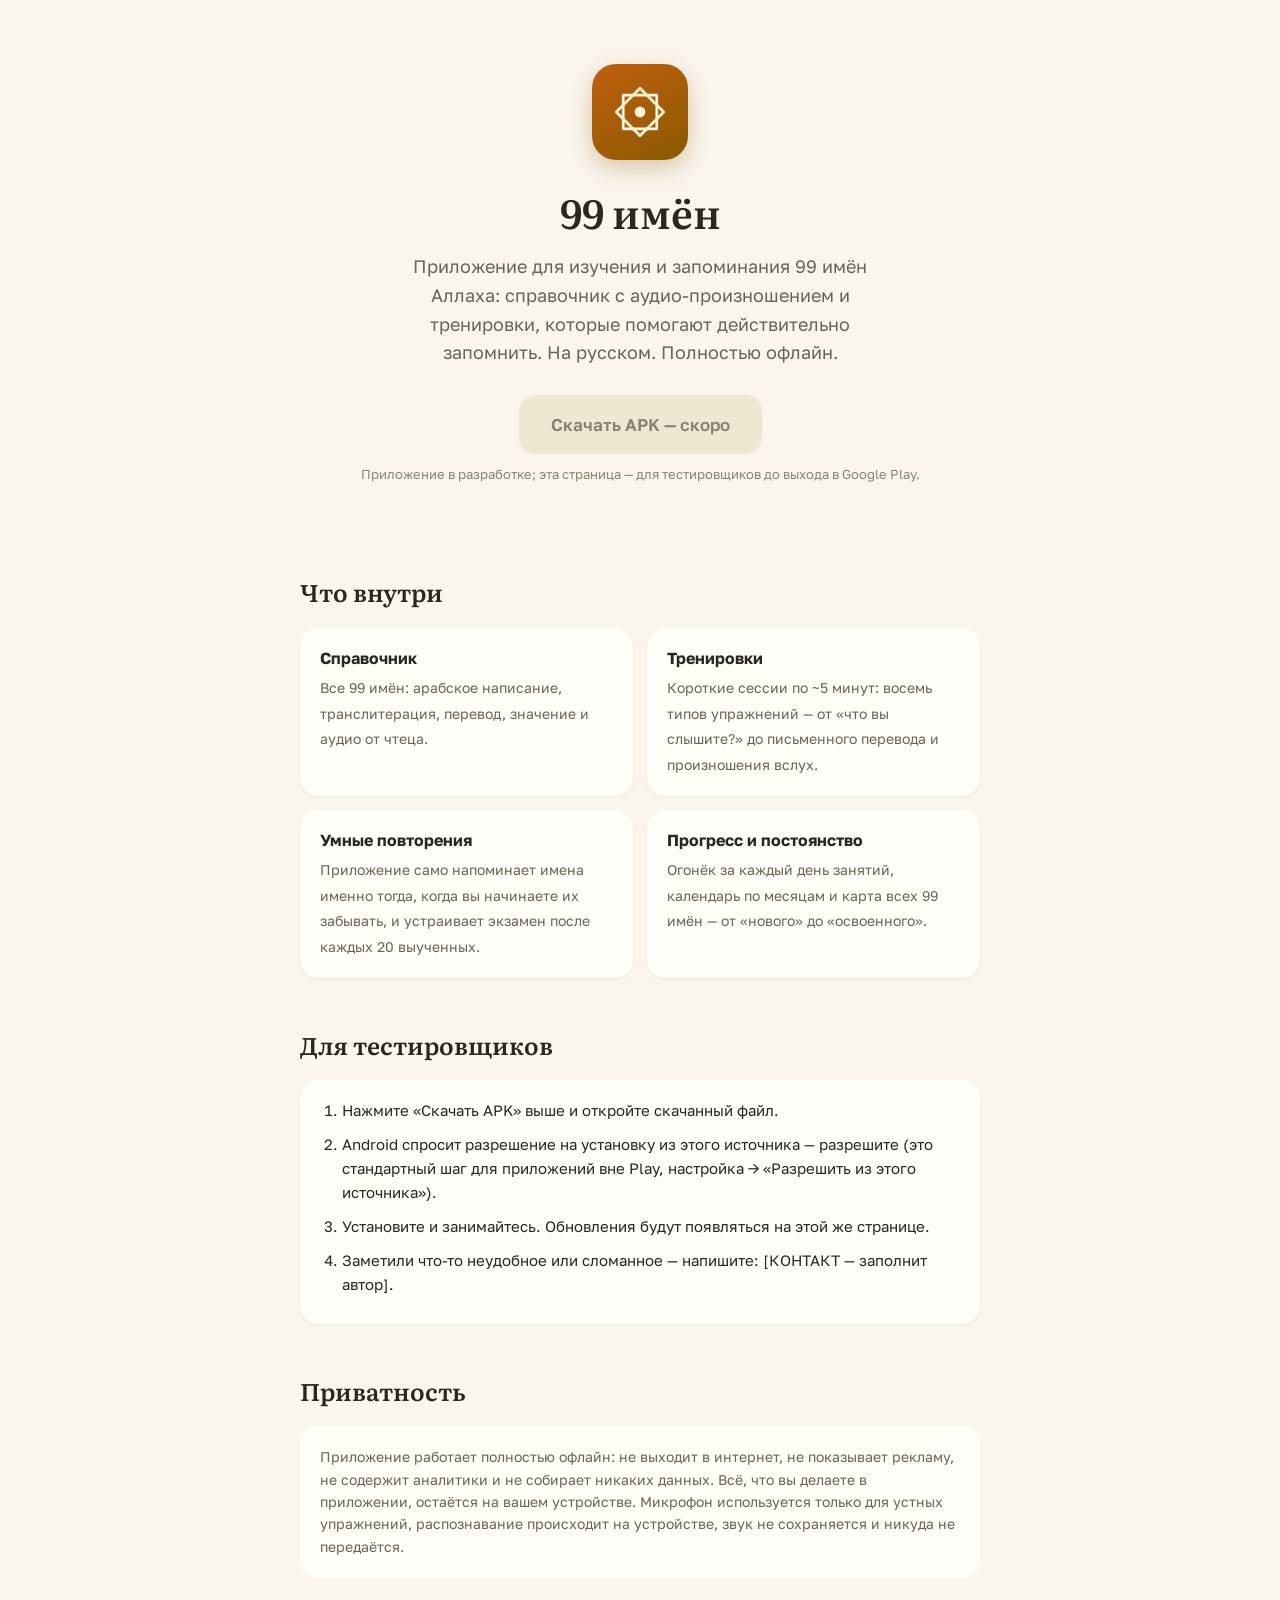
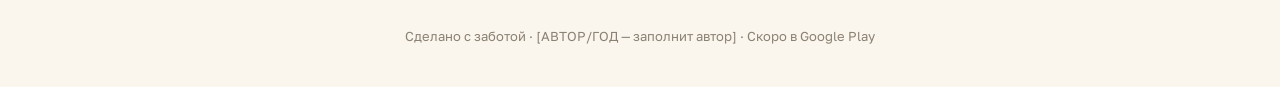
==== index.html @ 60545248 "Add tester landing page" ====
<!doctype html>
<html lang="ru">
<head>
  <meta charset="utf-8">
  <meta name="viewport" content="width=device-width, initial-scale=1">
  <title>99 имён — изучение и запоминание</title>
  <link rel="stylesheet" href="https://fonts.googleapis.com/css2?family=Literata:wght@500;600&family=Golos+Text:wght@400;500;600&display=swap">
  <style>
    :root {
      --bg: #faf6ee; --surface: #fffdf8; --tonal: #f0e7d2; --outline: #e3d9c4;
      --ink: #2b2620; --ink2: #6b6355; --ink3: #8b8172;
      --accent: #b45309; --accent-deep: #8a5a00; --gold: #e9b949;
    }
    * { box-sizing: border-box; }
    body { margin: 0; background: var(--bg); color: var(--ink); font-family: 'Golos Text', 'Segoe UI', sans-serif; line-height: 1.6; }
    a { color: var(--accent-deep); }
    .wrap { max-width: 720px; margin: 0 auto; padding: 0 20px; }
    header { padding: 64px 0 40px 0; text-align: center; }
    .mark { width: 96px; height: 96px; border-radius: 24px; background: linear-gradient(150deg, #c05f10, #8a5a00); display: inline-flex; align-items: center; justify-content: center; box-shadow: 0 8px 24px rgba(140, 80, 10, 0.3); }
    h1 { font-family: 'Literata', Georgia, serif; font-size: 40px; font-weight: 600; margin: 20px 0 8px 0; }
    .tagline { font-size: 18px; color: var(--ink2); max-width: 520px; margin: 0 auto; }
    .cta { display: inline-block; margin-top: 28px; background: var(--accent); color: #fffaf0; border-radius: 16px; padding: 16px 32px; font-size: 17px; font-weight: 600; text-decoration: none; box-shadow: 0 3px 10px rgba(140, 80, 10, 0.25); }
    .cta.disabled { background: var(--tonal); color: var(--ink3); box-shadow: none; pointer-events: none; }
    .cta-note { display: block; margin-top: 10px; font-size: 13px; color: var(--ink3); }
    h2 { font-family: 'Literata', Georgia, serif; font-size: 24px; font-weight: 600; margin: 48px 0 16px 0; }
    .grid { display: grid; grid-template-columns: repeat(2, minmax(0, 1fr)); gap: 14px; }
    @media (max-width: 560px) { .grid { grid-template-columns: 1fr; } }
    .card { background: var(--surface); border-radius: 18px; padding: 18px 20px; box-shadow: 0 1px 3px rgba(90, 70, 30, 0.08); }
    .card b { display: block; font-size: 16px; margin-bottom: 4px; }
    .card span { font-size: 14px; color: var(--ink2); }
    ol { padding-left: 22px; margin: 0; }
    ol li { margin-bottom: 10px; font-size: 15px; }
    .quiet { background: var(--surface); border-radius: 18px; padding: 20px; font-size: 14px; color: var(--ink2); }
    footer { padding: 48px 0 40px 0; text-align: center; font-size: 13px; color: var(--ink3); }
  </style>
</head>
<body>
  <div class="wrap">
    <header>
      <div class="mark">
        <svg width="60" height="60" viewBox="0 0 100 100" aria-hidden="true">
          <g fill="none" stroke="#fdf3d7" stroke-width="4.5" stroke-linejoin="round">
            <rect x="22" y="22" width="56" height="56"></rect>
            <rect x="22" y="22" width="56" height="56" transform="rotate(45 50 50)"></rect>
          </g>
          <circle cx="50" cy="50" r="9" fill="#fdf3d7"></circle>
        </svg>
      </div>
      <h1>99 имён</h1>
      <p class="tagline">Приложение для изучения и запоминания 99 имён Аллаха:
      справочник с аудио-произношением и тренировки, которые помогают
      действительно запомнить. На русском. Полностью офлайн.</p>
      <!-- Когда появится первый APK: замените href на ссылку релиза и уберите класс disabled -->
      <a class="cta disabled" href="#">Скачать APK — скоро</a>
      <span class="cta-note">Приложение в разработке; эта страница — для тестировщиков до выхода в Google Play.</span>
    </header>

    <h2>Что внутри</h2>
    <div class="grid">
      <div class="card"><b>Справочник</b><span>Все 99 имён: арабское написание, транслитерация, перевод, значение и аудио от чтеца.</span></div>
      <div class="card"><b>Тренировки</b><span>Короткие сессии по ~5 минут: восемь типов упражнений — от «что вы слышите?» до письменного перевода и произношения вслух.</span></div>
      <div class="card"><b>Умные повторения</b><span>Приложение само напоминает имена именно тогда, когда вы начинаете их забывать, и устраивает экзамен после каждых 20 выученных.</span></div>
      <div class="card"><b>Прогресс и постоянство</b><span>Огонёк за каждый день занятий, календарь по месяцам и карта всех 99 имён — от «нового» до «освоенного».</span></div>
    </div>

    <h2>Для тестировщиков</h2>
    <div class="card">
      <ol>
        <li>Нажмите «Скачать APK» выше и откройте скачанный файл.</li>
        <li>Android спросит разрешение на установку из этого источника — разрешите (это стандартный шаг для приложений вне Play, настройка → «Разрешить из этого источника»).</li>
        <li>Установите и занимайтесь. Обновления будут появляться на этой же странице.</li>
        <li>Заметили что-то неудобное или сломанное — напишите: [КОНТАКТ — заполнит автор].</li>
      </ol>
    </div>

    <h2>Приватность</h2>
    <div class="quiet">
      Приложение работает полностью офлайн: не выходит в интернет, не
      показывает рекламу, не содержит аналитики и не собирает никаких
      данных. Всё, что вы делаете в приложении, остаётся на вашем
      устройстве. Микрофон используется только для устных упражнений,
      распознавание происходит на устройстве, звук не сохраняется и
      никуда не передаётся.
    </div>

    <footer>
      Сделано с заботой · [АВТОР/ГОД — заполнит автор] · Скоро в Google Play
    </footer>
  </div>
</body>
</html>
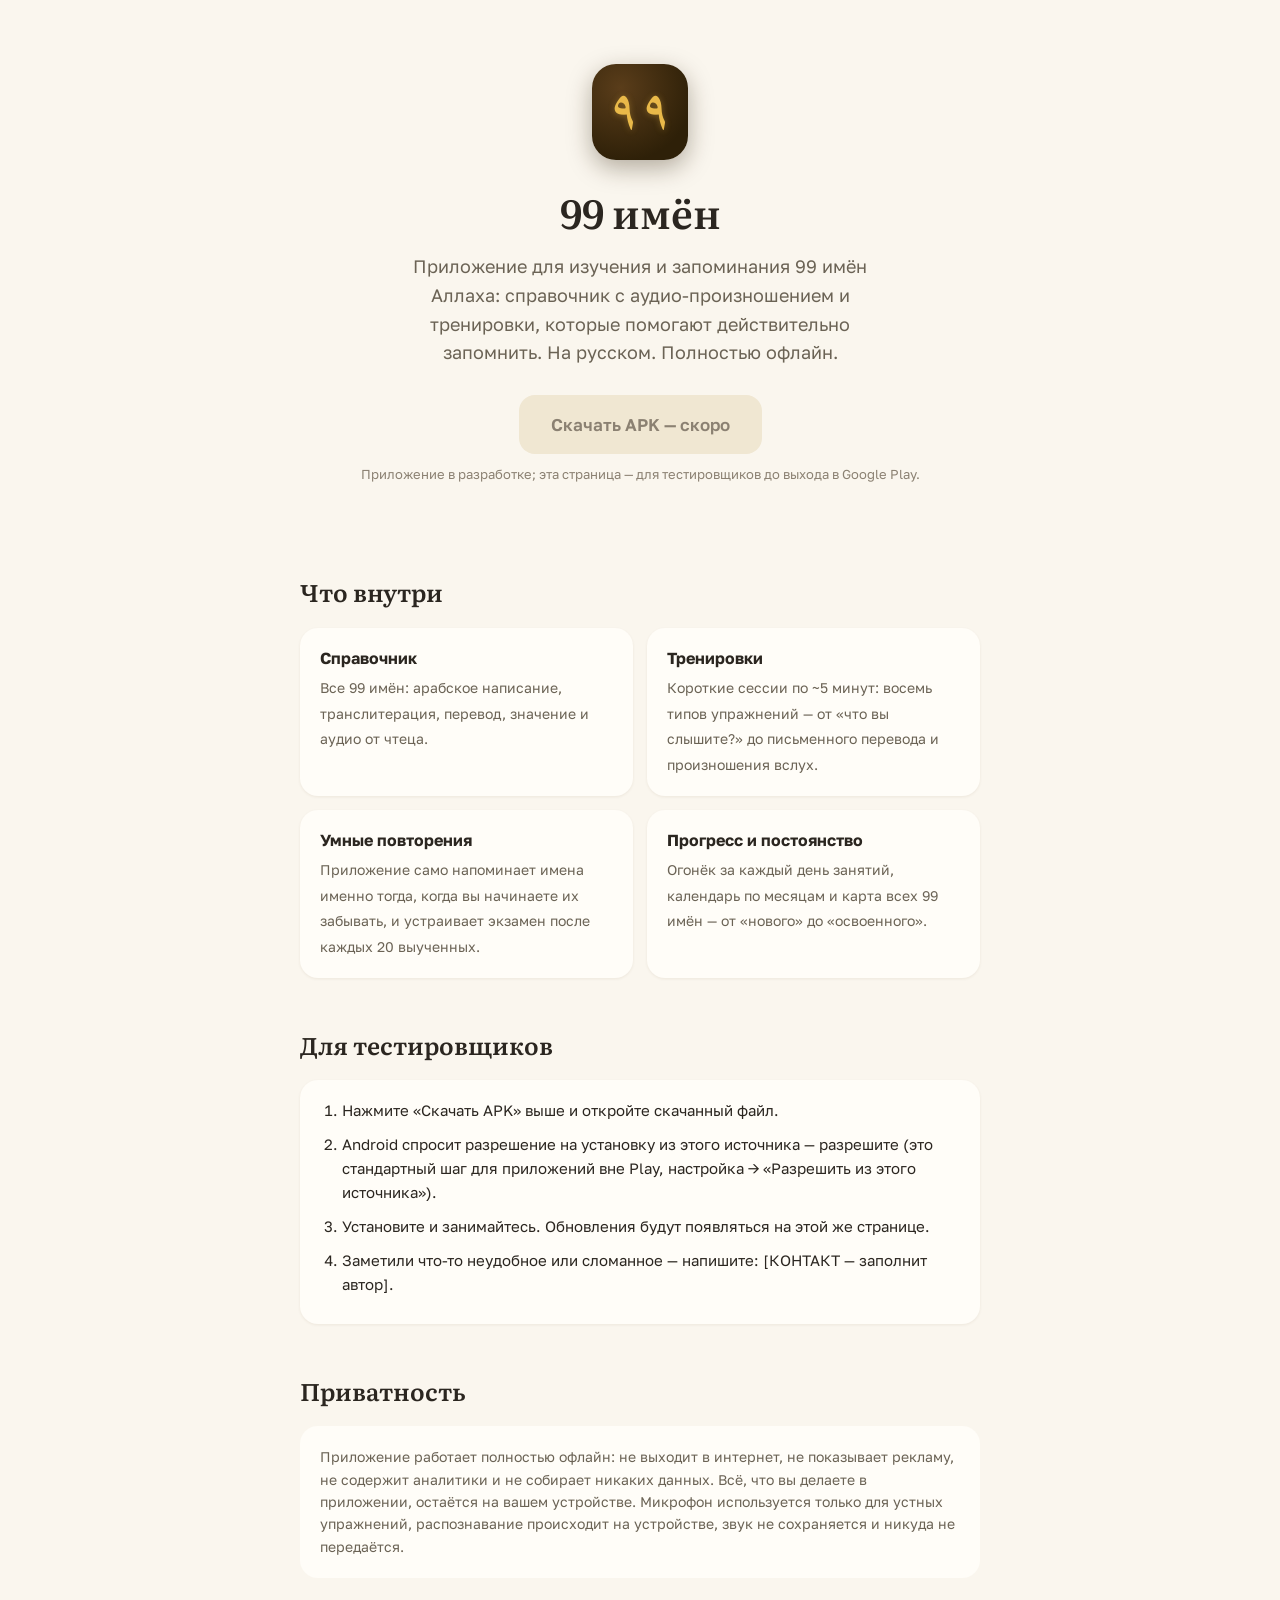
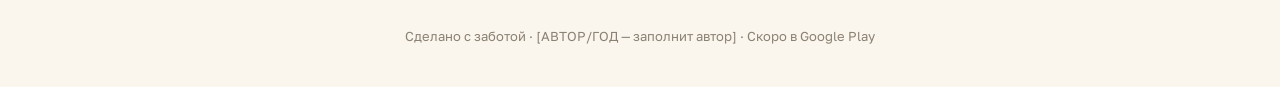
==== commit 8fa960a5: "Use the chosen app icon (variant A) in the hero and favicon" ====
--- a/index.html
+++ b/index.html
@@ -4,7 +4,8 @@
   <meta charset="utf-8">
   <meta name="viewport" content="width=device-width, initial-scale=1">
   <title>99 имён — изучение и запоминание</title>
-  <link rel="stylesheet" href="https://fonts.googleapis.com/css2?family=Literata:wght@500;600&family=Golos+Text:wght@400;500;600&display=swap">
+  <link rel="stylesheet" href="https://fonts.googleapis.com/css2?family=Literata:wght@500;600&family=Golos+Text:wght@400;500;600&family=Amiri:wght@700&display=swap">
+  <link rel="icon" href="data:image/svg+xml,%3Csvg xmlns='http://www.w3.org/2000/svg' viewBox='0 0 64 64'%3E%3Cdefs%3E%3CradialGradient id='g' cx='30%25' cy='25%25' r='85%25'%3E%3Cstop offset='0' stop-color='%235a3d1a'/%3E%3Cstop offset='1' stop-color='%232e2008'/%3E%3C/radialGradient%3E%3C/defs%3E%3Crect width='64' height='64' rx='15' fill='url(%23g)'/%3E%3Ctext x='32' y='46' text-anchor='middle' font-family='serif' font-size='38' fill='%23e9b949'%3E%D9%A9%D9%A9%3C/text%3E%3C/svg%3E">
   <style>
     :root {
       --bg: #faf6ee; --surface: #fffdf8; --tonal: #f0e7d2; --outline: #e3d9c4;
@@ -16,7 +17,8 @@
     a { color: var(--accent-deep); }
     .wrap { max-width: 720px; margin: 0 auto; padding: 0 20px; }
     header { padding: 64px 0 40px 0; text-align: center; }
-    .mark { width: 96px; height: 96px; border-radius: 24px; background: linear-gradient(150deg, #c05f10, #8a5a00); display: inline-flex; align-items: center; justify-content: center; box-shadow: 0 8px 24px rgba(140, 80, 10, 0.3); }
+    .mark { width: 96px; height: 96px; border-radius: 24px; background: radial-gradient(circle at 30% 25%, #5a3d1a, #2e2008 75%); display: inline-flex; align-items: center; justify-content: center; box-shadow: 0 8px 24px rgba(46, 32, 8, 0.35); }
+    .mark span { font-family: 'Amiri', serif; font-size: 54px; color: #e9b949; line-height: 1; text-shadow: 0 1px 6px rgba(233, 185, 73, 0.35); }
     h1 { font-family: 'Literata', Georgia, serif; font-size: 40px; font-weight: 600; margin: 20px 0 8px 0; }
     .tagline { font-size: 18px; color: var(--ink2); max-width: 520px; margin: 0 auto; }
     .cta { display: inline-block; margin-top: 28px; background: var(--accent); color: #fffaf0; border-radius: 16px; padding: 16px 32px; font-size: 17px; font-weight: 600; text-decoration: none; box-shadow: 0 3px 10px rgba(140, 80, 10, 0.25); }
@@ -37,14 +39,8 @@
 <body>
   <div class="wrap">
     <header>
-      <div class="mark">
-        <svg width="60" height="60" viewBox="0 0 100 100" aria-hidden="true">
-          <g fill="none" stroke="#fdf3d7" stroke-width="4.5" stroke-linejoin="round">
-            <rect x="22" y="22" width="56" height="56"></rect>
-            <rect x="22" y="22" width="56" height="56" transform="rotate(45 50 50)"></rect>
-          </g>
-          <circle cx="50" cy="50" r="9" fill="#fdf3d7"></circle>
-        </svg>
+      <div class="mark" aria-hidden="true">
+        <span>٩٩</span>
       </div>
       <h1>99 имён</h1>
       <p class="tagline">Приложение для изучения и запоминания 99 имён Аллаха:
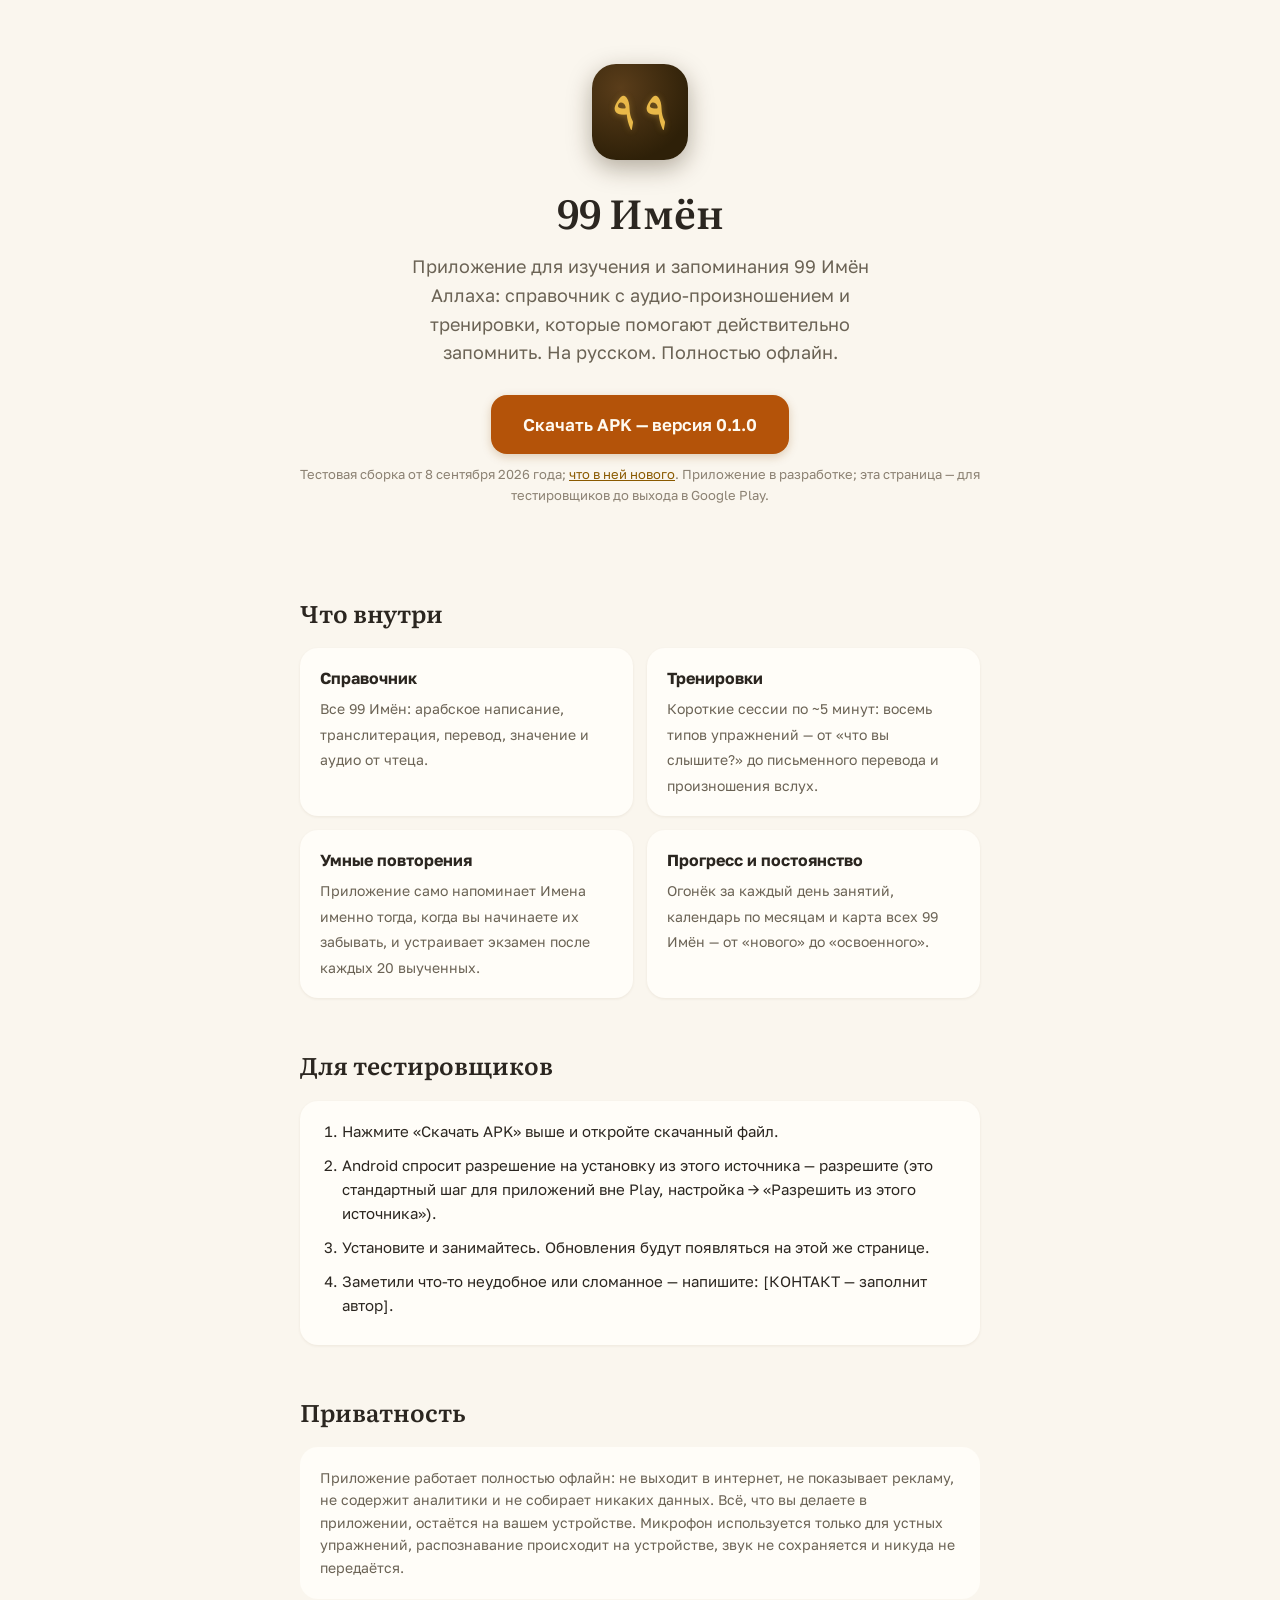
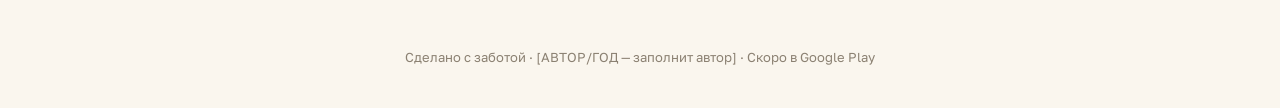
==== commit efc801b2: "Publish the current page and link the first APK release Brings the page up to date with its source i" ====
--- a/index.html
+++ b/index.html
@@ -3,7 +3,7 @@
 <head>
   <meta charset="utf-8">
   <meta name="viewport" content="width=device-width, initial-scale=1">
-  <title>99 имён — изучение и запоминание</title>
+  <title>99 Имён — изучение и запоминание</title>
   <link rel="stylesheet" href="https://fonts.googleapis.com/css2?family=Literata:wght@500;600&family=Golos+Text:wght@400;500;600&family=Amiri:wght@700&display=swap">
   <link rel="icon" href="data:image/svg+xml,%3Csvg xmlns='http://www.w3.org/2000/svg' viewBox='0 0 64 64'%3E%3Cdefs%3E%3CradialGradient id='g' cx='30%25' cy='25%25' r='85%25'%3E%3Cstop offset='0' stop-color='%235a3d1a'/%3E%3Cstop offset='1' stop-color='%232e2008'/%3E%3C/radialGradient%3E%3C/defs%3E%3Crect width='64' height='64' rx='15' fill='url(%23g)'/%3E%3Ctext x='32' y='46' text-anchor='middle' font-family='serif' font-size='38' fill='%23e9b949'%3E%D9%A9%D9%A9%3C/text%3E%3C/svg%3E">
   <style>
@@ -42,21 +42,21 @@
       <div class="mark" aria-hidden="true">
         <span>٩٩</span>
       </div>
-      <h1>99 имён</h1>
-      <p class="tagline">Приложение для изучения и запоминания 99 имён Аллаха:
+      <h1>99 Имён</h1>
+      <p class="tagline">Приложение для изучения и запоминания 99 Имён Аллаха:
       справочник с аудио-произношением и тренировки, которые помогают
       действительно запомнить. На русском. Полностью офлайн.</p>
-      <!-- Когда появится первый APK: замените href на ссылку релиза и уберите класс disabled -->
-      <a class="cta disabled" href="#">Скачать APK — скоро</a>
-      <span class="cta-note">Приложение в разработке; эта страница — для тестировщиков до выхода в Google Play.</span>
+      <!-- Ссылка ведёт на файл последнего релиза: при новой сборке обновить версию в адресе и в подписи кнопки -->
+      <a class="cta" href="https://github.com/Baudi2/names99-site/releases/download/v0.1.0-test.1/names99-0.1.0-debug.apk">Скачать APK — версия 0.1.0</a>
+      <span class="cta-note">Тестовая сборка от 8 сентября 2026 года; <a href="https://github.com/Baudi2/names99-site/releases/latest">что в ней нового</a>. Приложение в разработке; эта страница — для тестировщиков до выхода в Google Play.</span>
     </header>
 
     <h2>Что внутри</h2>
     <div class="grid">
-      <div class="card"><b>Справочник</b><span>Все 99 имён: арабское написание, транслитерация, перевод, значение и аудио от чтеца.</span></div>
+      <div class="card"><b>Справочник</b><span>Все 99 Имён: арабское написание, транслитерация, перевод, значение и аудио от чтеца.</span></div>
       <div class="card"><b>Тренировки</b><span>Короткие сессии по ~5 минут: восемь типов упражнений — от «что вы слышите?» до письменного перевода и произношения вслух.</span></div>
-      <div class="card"><b>Умные повторения</b><span>Приложение само напоминает имена именно тогда, когда вы начинаете их забывать, и устраивает экзамен после каждых 20 выученных.</span></div>
-      <div class="card"><b>Прогресс и постоянство</b><span>Огонёк за каждый день занятий, календарь по месяцам и карта всех 99 имён — от «нового» до «освоенного».</span></div>
+      <div class="card"><b>Умные повторения</b><span>Приложение само напоминает Имена именно тогда, когда вы начинаете их забывать, и устраивает экзамен после каждых 20 выученных.</span></div>
+      <div class="card"><b>Прогресс и постоянство</b><span>Огонёк за каждый день занятий, календарь по месяцам и карта всех 99 Имён — от «нового» до «освоенного».</span></div>
     </div>
 
     <h2>Для тестировщиков</h2>
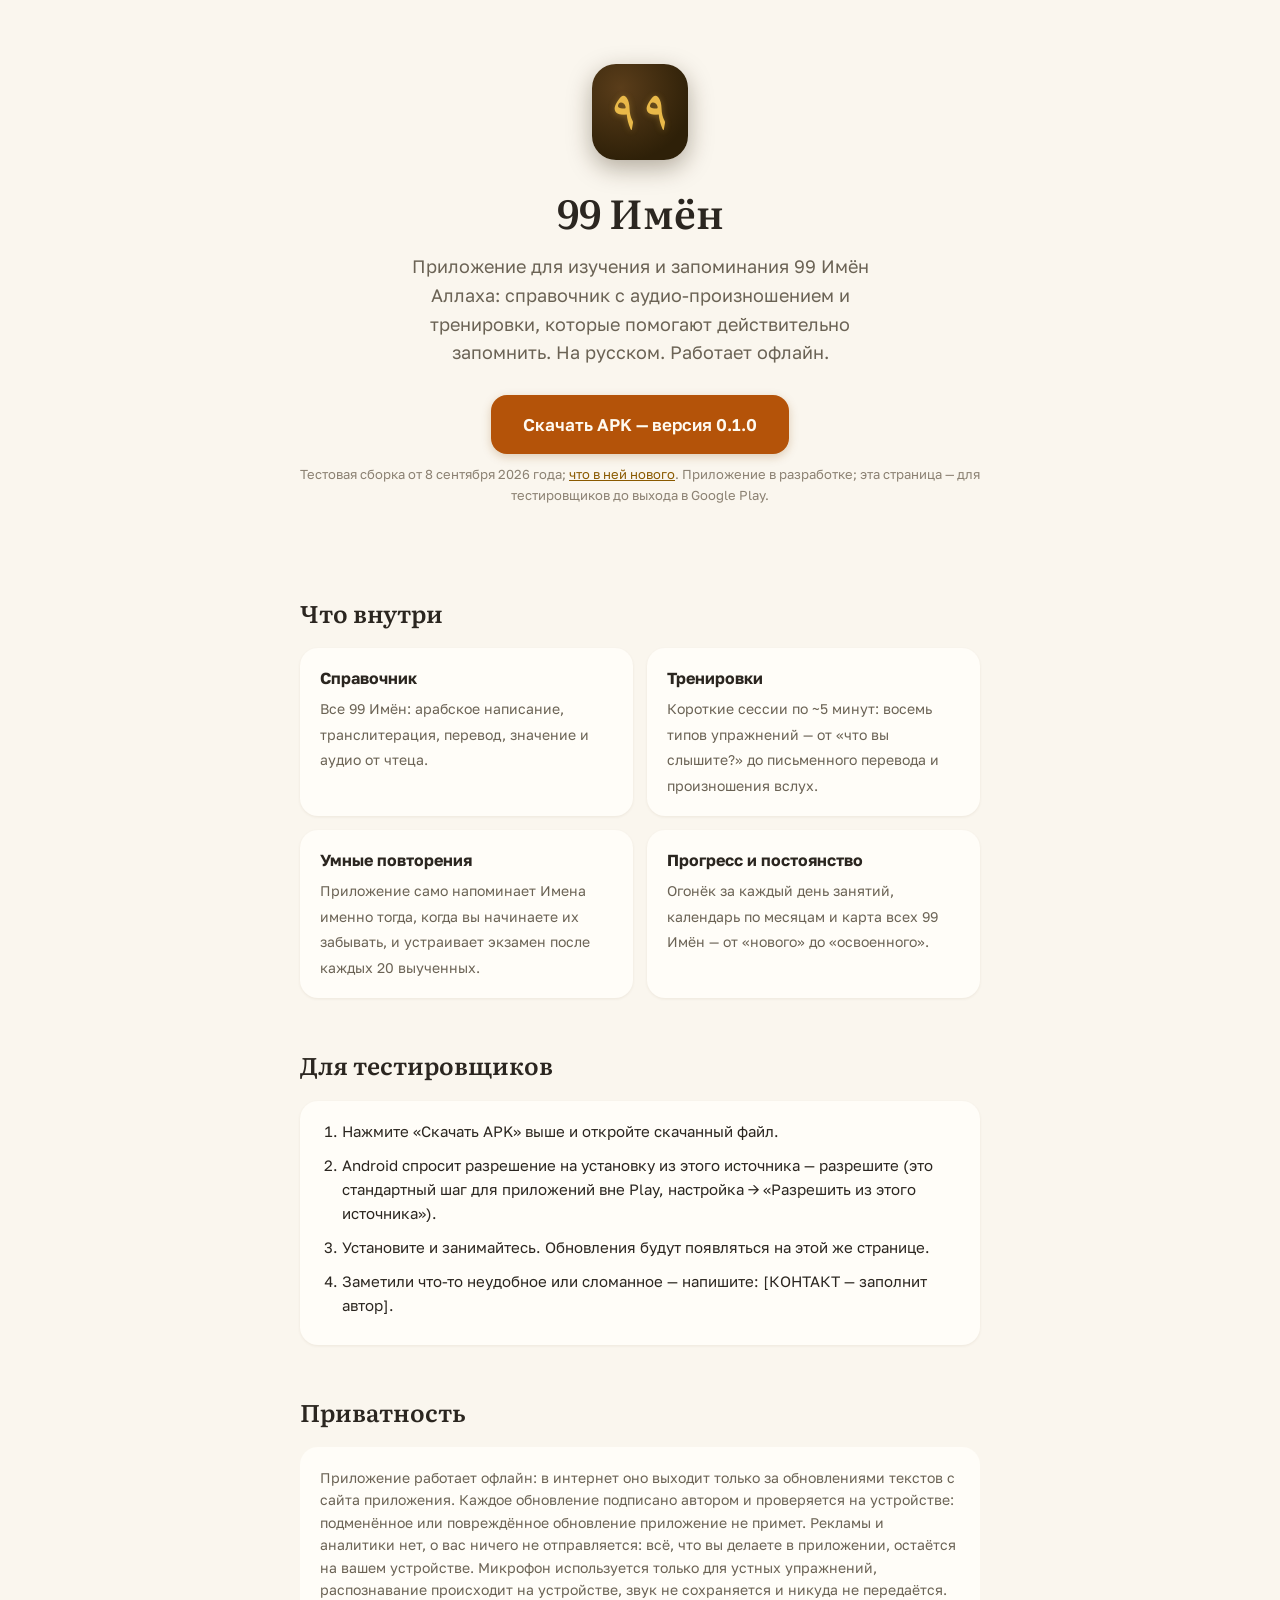
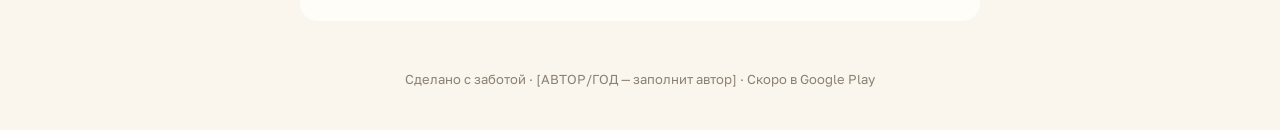
==== commit 6b01fa8a: "Say honestly what the app does online: signed text updates only Tagline and the privacy block now ma" ====
--- a/index.html
+++ b/index.html
@@ -45,7 +45,7 @@
       <h1>99 Имён</h1>
       <p class="tagline">Приложение для изучения и запоминания 99 Имён Аллаха:
       справочник с аудио-произношением и тренировки, которые помогают
-      действительно запомнить. На русском. Полностью офлайн.</p>
+      действительно запомнить. На русском. Работает офлайн.</p>
       <!-- Ссылка ведёт на файл последнего релиза: при новой сборке обновить версию в адресе и в подписи кнопки -->
       <a class="cta" href="https://github.com/Baudi2/names99-site/releases/download/v0.1.0-test.1/names99-0.1.0-debug.apk">Скачать APK — версия 0.1.0</a>
       <span class="cta-note">Тестовая сборка от 8 сентября 2026 года; <a href="https://github.com/Baudi2/names99-site/releases/latest">что в ней нового</a>. Приложение в разработке; эта страница — для тестировщиков до выхода в Google Play.</span>
@@ -71,10 +71,12 @@
 
     <h2>Приватность</h2>
     <div class="quiet">
-      Приложение работает полностью офлайн: не выходит в интернет, не
-      показывает рекламу, не содержит аналитики и не собирает никаких
-      данных. Всё, что вы делаете в приложении, остаётся на вашем
-      устройстве. Микрофон используется только для устных упражнений,
+      Приложение работает офлайн: в интернет оно выходит только за
+      обновлениями текстов с сайта приложения. Каждое обновление подписано
+      автором и проверяется на устройстве: подменённое или повреждённое
+      обновление приложение не примет. Рекламы и аналитики нет, о вас
+      ничего не отправляется: всё, что вы делаете в приложении, остаётся
+      на вашем устройстве. Микрофон используется только для устных упражнений,
       распознавание происходит на устройстве, звук не сохраняется и
       никуда не передаётся.
     </div>
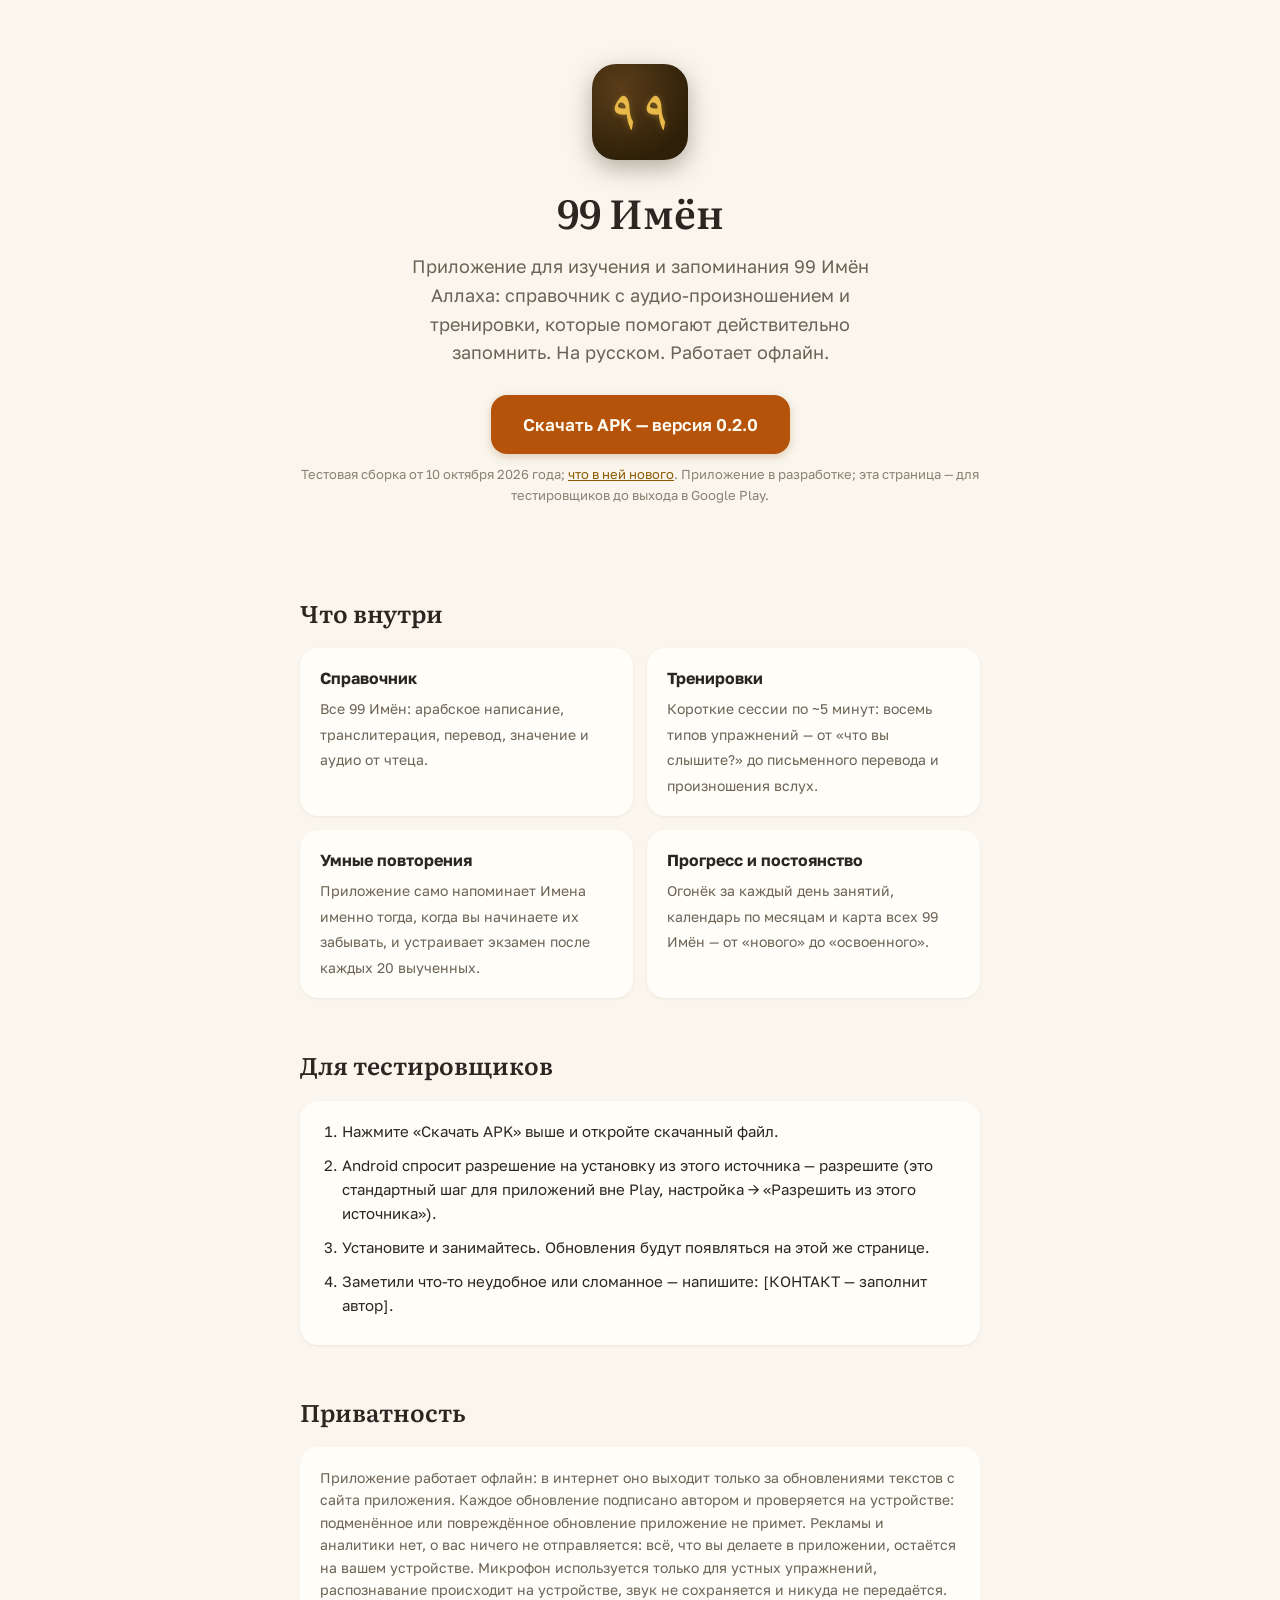
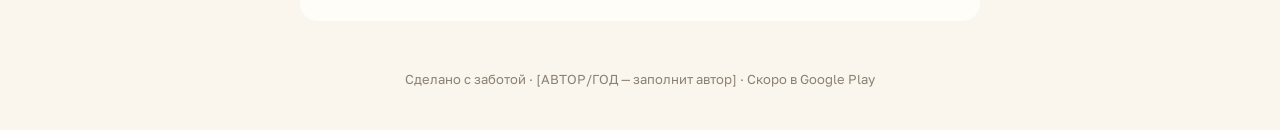
==== commit 5227a1fc: "Point the download button at the 0.2.0 test build Copy of docs/site/index.html from Baudi2/Allah-s-9" ====
--- a/index.html
+++ b/index.html
@@ -47,8 +47,8 @@
       справочник с аудио-произношением и тренировки, которые помогают
       действительно запомнить. На русском. Работает офлайн.</p>
       <!-- Ссылка ведёт на файл последнего релиза: при новой сборке обновить версию в адресе и в подписи кнопки -->
-      <a class="cta" href="https://github.com/Baudi2/names99-site/releases/download/v0.1.0-test.1/names99-0.1.0-debug.apk">Скачать APK — версия 0.1.0</a>
-      <span class="cta-note">Тестовая сборка от 8 сентября 2026 года; <a href="https://github.com/Baudi2/names99-site/releases/latest">что в ней нового</a>. Приложение в разработке; эта страница — для тестировщиков до выхода в Google Play.</span>
+      <a class="cta" href="https://github.com/Baudi2/names99-site/releases/download/v0.2.0-test.1/names99-0.2.0-debug.apk">Скачать APK — версия 0.2.0</a>
+      <span class="cta-note">Тестовая сборка от 10 октября 2026 года; <a href="https://github.com/Baudi2/names99-site/releases/latest">что в ней нового</a>. Приложение в разработке; эта страница — для тестировщиков до выхода в Google Play.</span>
     </header>
 
     <h2>Что внутри</h2>
